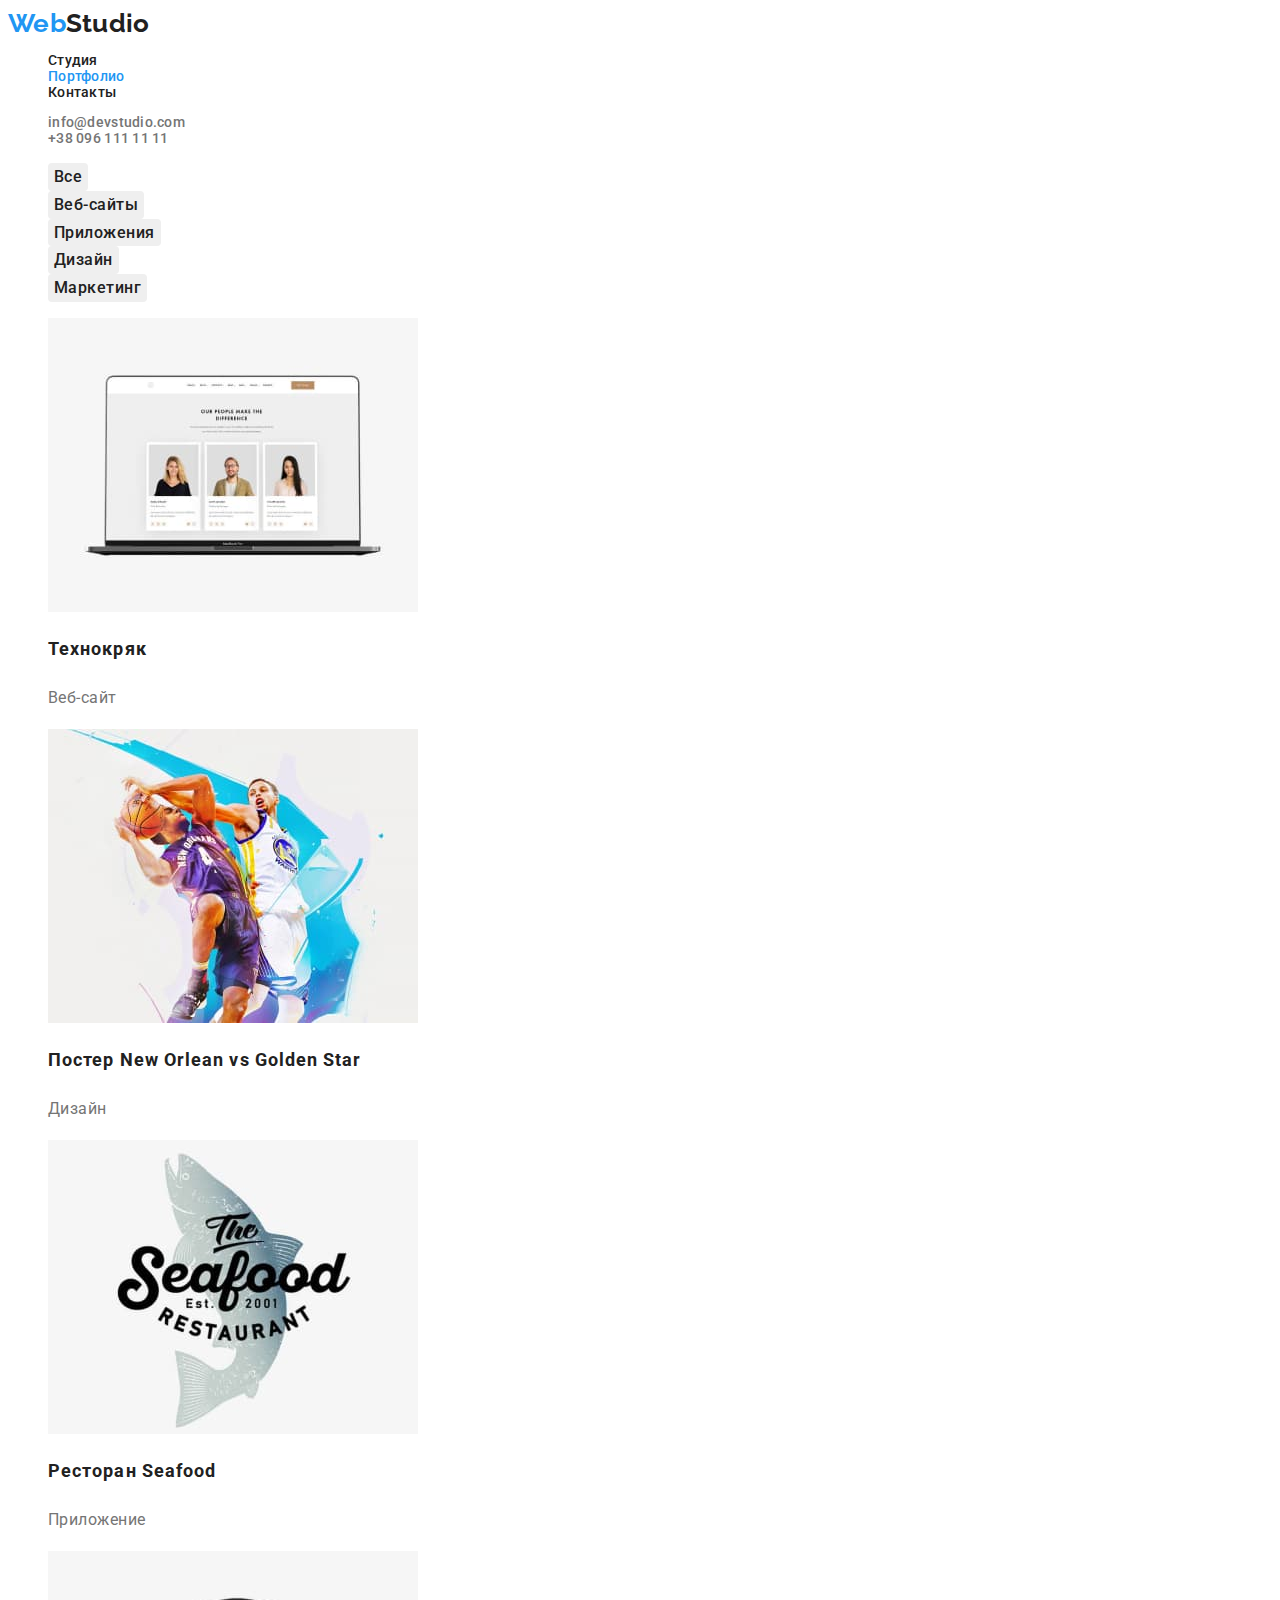
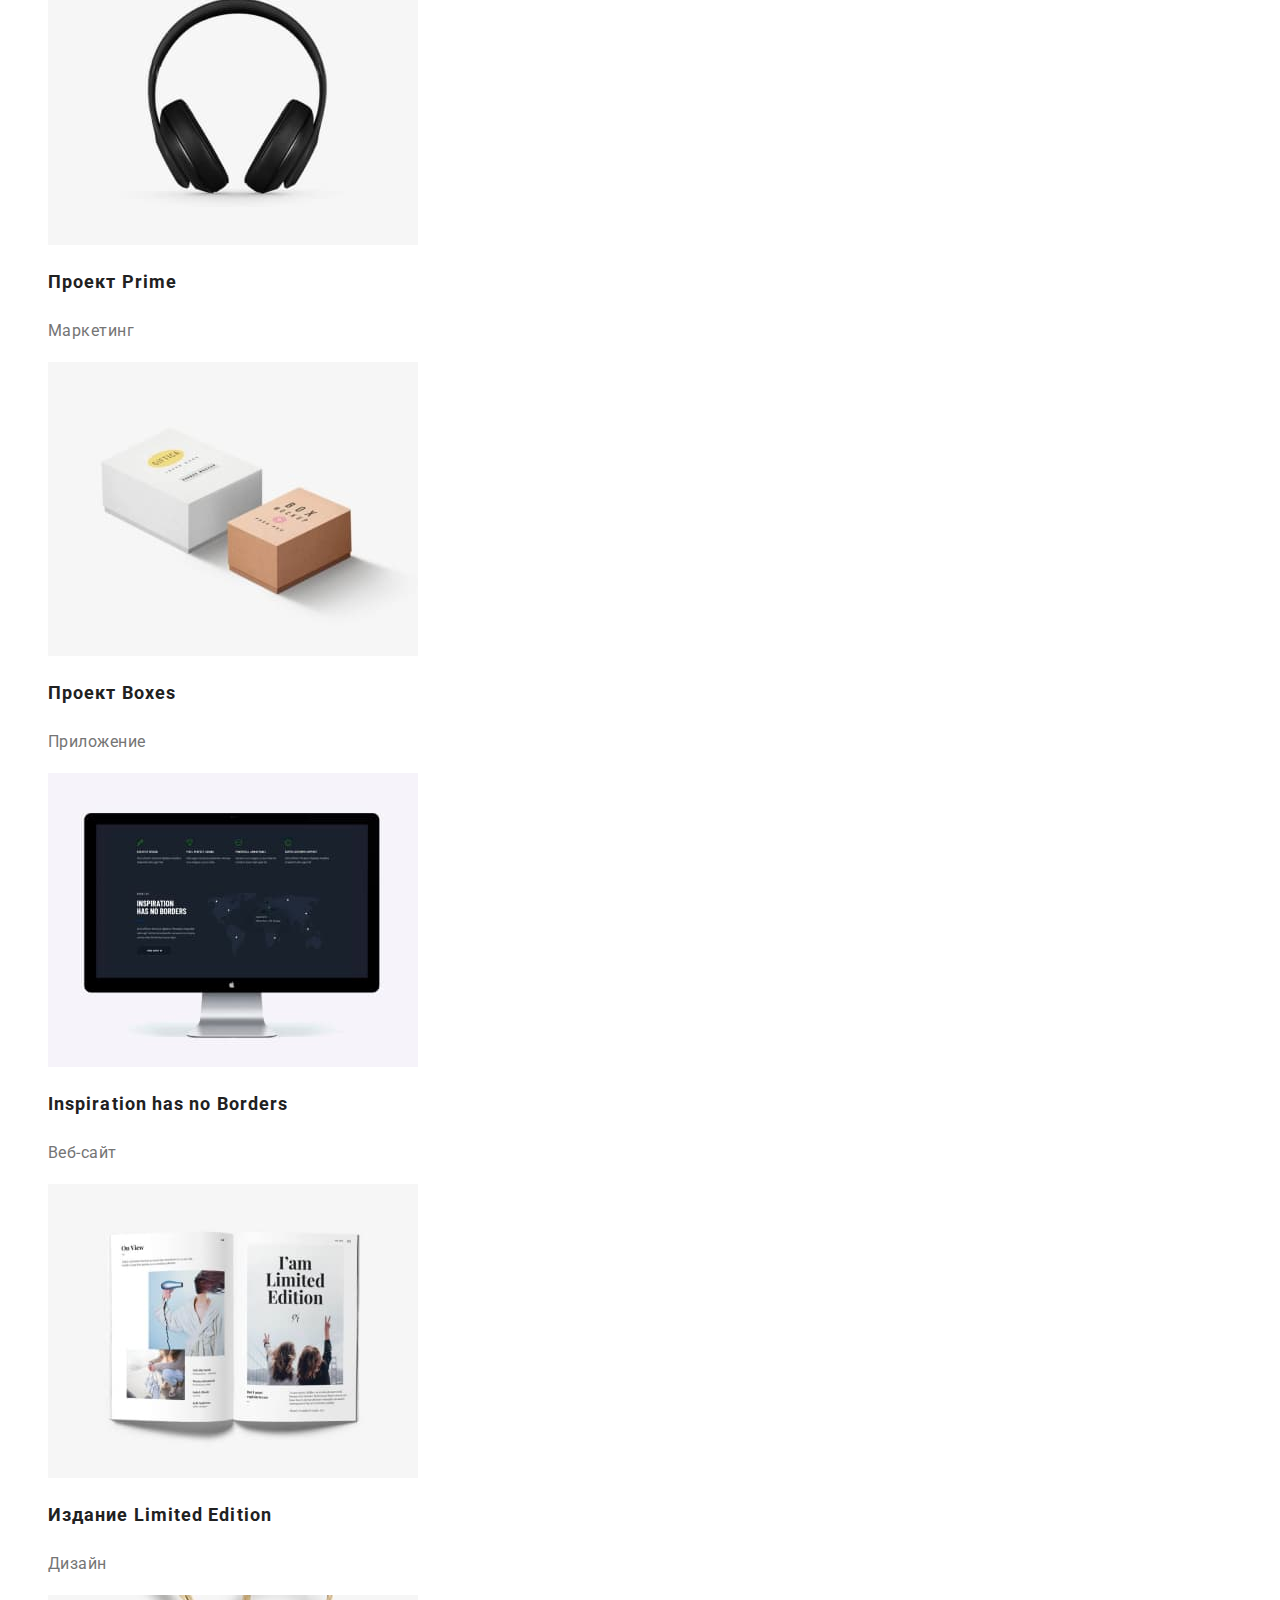
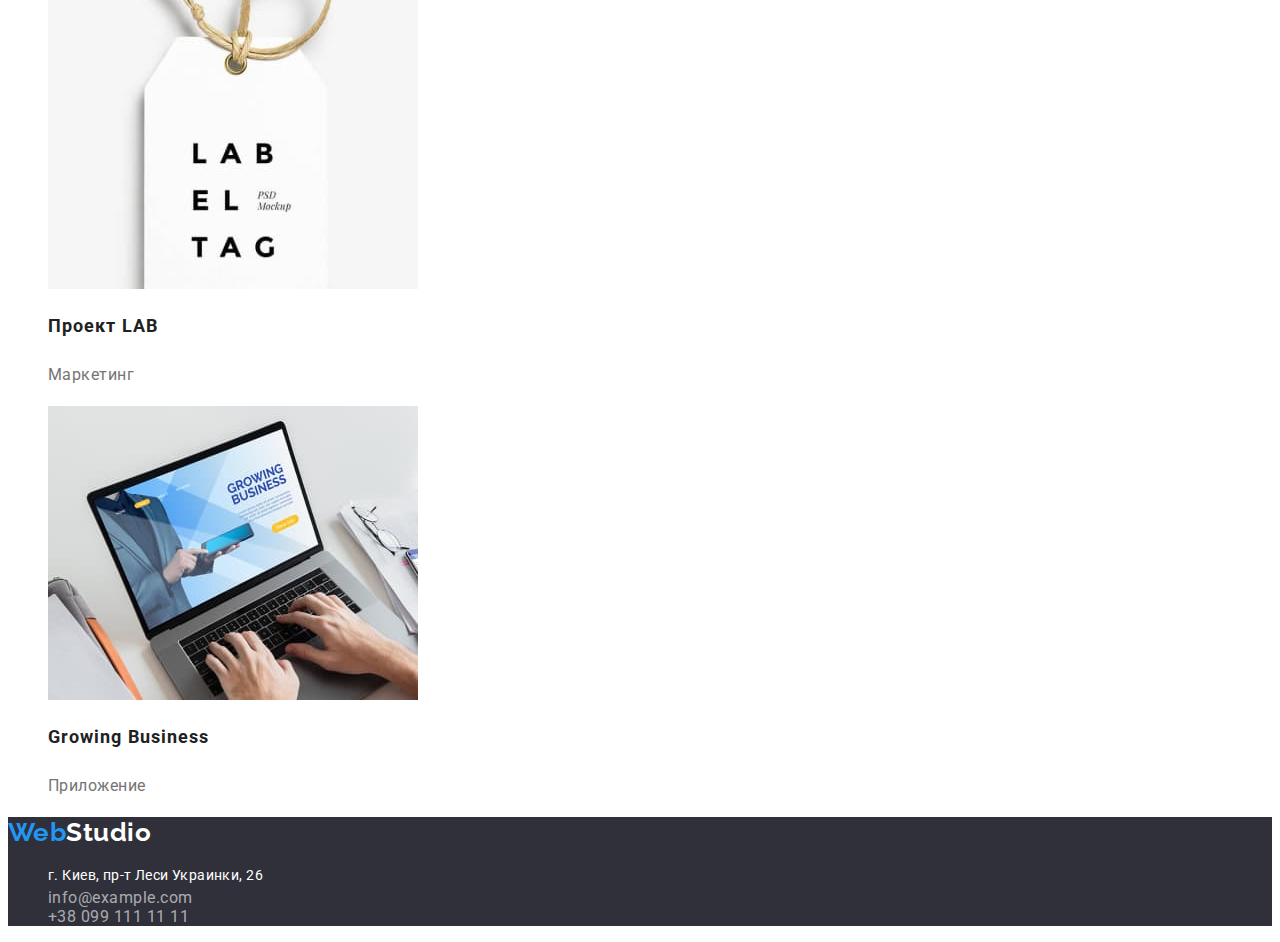
==== portfolio.html @ 4977a2b5 "add" ====
<!DOCTYPE html>
<html lang="en">
<head>
    <meta charset="UTF-8">
    <meta http-equiv="X-UA-Compatible" content="IE=edge">
    <meta name="viewport" content="width=device-width, initial-scale=1.0">
    <link rel="preconnect" href="https://fonts.googleapis.com">
    <link rel="preconnect" href="https://fonts.gstatic.com" crossorigin>
    <link
        href="https://fonts.googleapis.com/css2?family=Raleway:wght@700&family=Roboto:wght@400;500;700;900&display=swap"
        rel="stylesheet">
    <link rel="stylesheet" href="prettier.json">
    <link rel="stylesheet" href="./css/styles.css">
    <title>Web Studio</title>

</head>
<body>
    <header>
        <nav class="navigation">
            <a class="logo" href="./index.html"><span class="logo-blue">Web</span>Studio</a>
            <ul class="navigation-list list">
                <li class="navigation-item"><a class="link" href="./index.html">Студия</a></li>
                <li class="navigation-item"><a class="link curent" href="./portfolio.html">Портфолио</a></li>
                <li class="navigation-item"><a class="link" href="">Контакты</a></li>
            </ul>
        </nav>
        <ul class="comtact-list list">
            <li><a class="link" href="mailto:info@devstudio.com">info@devstudio.com</a></li>
            <li><a class="link" href="tel:+380961111111">+38 096 111 11 11</a></li>
        </ul>
    </header>

    <!-- main -->
   
    <main>
        <section>
            <h1 class="visually-hidden">Портфолио</h1>
            <ul class="filter-list">
                <li><button class="filter-btn" type="button">Все</button></li>
                <li><button class="filter-btn" type="button">Веб-сайты</button></li>
                <li><button class="filter-btn" type="button">Приложения</button></li>
                <li><button class="filter-btn" type="button">Дизайн</button></li>
                <li><button class="filter-btn" type="button">Маркетинг</button></li>
            </ul>
            <ul class="portfolio-list">
                <li>
                <a class="link" href=""><img src="./images/сотрудники.jpg" alt="браузер на ноуте" width="370">
                <h2 class="portfolio-title">Технокряк</h2>
                <p class="portfolio-text">Веб-сайт</p></a> </li>
                <li>
                <a class="link" href=""><img src="./images/баскетболл img (1).jpg" alt="баскетбол" width="370">
                <h2 class="portfolio-title">Постер New Orlean vs Golden Star</h2>
                <p class="portfolio-text">Дизайн</p></a></li>
                <li>
                <a class="link" href=""><img src="./images/рыбка img (2).jpg" alt="сиафуд лого" width="370">
                <h2 class="portfolio-title">Ресторан Seafood</h2>
                <p class="portfolio-text">Приложение</p></a> </li>
                <li>
                <a class="link" href=""><img src="./images/наушники img (3).jpg" alt="наушники" width="370">
                <h2 class="portfolio-title">Проект Prime</h2>
                <p class="portfolio-text">Маркетинг</p> </a></li>
                <li>
                <a class="link" href=""><img src="./images/Box img (4).jpg" alt="коробки" width="370">
                <h2 class="portfolio-title">Проект Boxes</h2>
                <p class="portfolio-text">Приложение</p> </a> </li>
                <li>
                <a class="link" href=""><img src="./images/манитор img (8).jpg" alt="моноблок эпл" width="370">
                <h2 class="portfolio-title">Inspiration has no Borders</h2>
                <p class="portfolio-text">Веб-сайт</p>  </a></li>
                <li>
                <a class="link" href=""><img src="./images/книга img (9).jpg" alt="журнал" width="370">
                <h2 class="portfolio-title">Издание Limited Edition</h2>
                <p class="portfolio-text">Дизайн</p></a> </li>
                <li>
                <a class="link" href=""><img src="./images/бирка img (10).jpg" alt="бирка" width="370">
                <h2 class="portfolio-title">Проект LAB</h2>
                <p class="portfolio-text">Маркетинг</p></a></li>
                <li>
                <a class="link" href=""><img src="./images/ноутбук img (11).jpg" alt="работа на ноутбуке" width="370">
                <h2 class="portfolio-title">Growing Business</h2>
                <p class="portfolio-text">Приложение</p>  </a></li>
            </ul>
    
        </section>
    </main>
    <!-- ---------------------------------footer ----------------------------------->
    <footer>
                <a class="logo" href="./index.html"><span class="logo-blue">Web</span>Studio</a>
    <address>
                <ul class="adress-list">
                <li class="adress-item adress">
                <a class="link" href="https://goo.gl/maps/iJpznAyeSHseySaG7" target="_blank"
                        rel="noreferrer noopener nofollow">
                        г. Киев, пр-т Леси Украинки, 26</a>
                </li>
                <li class="adress-item"><a class="link contact" href="mailto:info@example.com">info@example.com</a></li>
                <li class="adress-item"><a class="link contact" href="tel:+380991111111">+38 099 111 11 11</a></li>
            </ul>
        </address>
    </footer>
</body>
</html>
---- css/styles.css ----
/* основной цвет #ffffff */
/* цвет футера и героя #2F303A  */
/* цвет черного текста #212121 */
/* цвет акцента #2196F3 */
/* цвет фона background: #E5E5E5 */
/* вторичный цвет фона #F5F4FA */
/* вторичный цвет текста #757575 */
/* цвет ссылок на футере color: rgba(255, 255, 255, 0.6) */


/* ------------переменные------------- */
:root {
    --secondary-color: #757575;
    --prime-color: #212121;
    --accent-color: #2196F3;
    --background-color: #ffffff;
}

body {
    font-family: Roboto, sans-serif;
    color: var(--prime-color);
    background-color: var(--background-color);
    letter-spacing: 0.03em;
}

/* Header */

.logo {
    text-decoration: none;
    font-family: "Raleway";
    font-weight: 700;
    font-size: 26px;
    line-height: 1.19;
    color: #212121;
}

.navigation,
.navigation-list {
    list-style: none;
    font-weight: 500;
    font-size: 14px;
    line-height: 1.14;
    letter-spacing: 0.02em;
}

.logo-blue {
    color: var(--accent-color);
}

.link {
    text-decoration: none;
    color: var(--secondary-color);

}

.navigation-item>.link {
    color: var(--prime-color);
}

.navigation-item>.curent {
    color: var(--accent-color);
}

.link:hover,
.link:focus {
    color: var(--accent-color);
}


.comtact-list {
    list-style: none;
    font-weight: 500;
    font-size: 14px;
    line-height: 1.14;
    letter-spacing: 0.02em;

    color: var(--secondary-color);
}
/* -----------------------------------------------Hero------------------------------ */
.hero {
    background-color: #2F303A;
}

.hero-title {
     font-weight: 900;
    font-size: 44px;
    line-height: 1.36;
    text-align: center;
    letter-spacing: 0.06em;
    text-transform: uppercase;
    color: #FFFFFF;
}

.hero-btn {
    font-family: inherit;
    background: var(--accent-color);
    box-shadow: 0px 4px 4px rgba(0, 0, 0, 0.15);
    border-radius: 4px;
    border: none;

    font-weight: 700;
    font-size: 16px;
    line-height: 1.88;
    letter-spacing: 0.06em;
    color: #FFFFFF;

    cursor: pointer;
}

.hero-btn:hover,
.hero-btn:focus {
    background-color: #188CE8;
}

/* ---------------------------------------------------features */
.features {}

.visually-hidden {
    position: absolute;
    white-space: nowrap;
    width: 1px;
    height: 1px;
    overflow: hidden;
    border: 0;
    padding: 0;
    clip: rect(0 0 0 0);
    clip-path: inset(50%);
    margin: -1px;
}

.features-title {
    font-weight: 700;
    font-size: 14px;
    line-height: 1.14;
    text-transform: uppercase;
}

.feateres-list {
    list-style: none;
}

.features-text {
    font-size: 14px;
    line-height: 1.71;
    letter-spacing: 0.03em;
    color: var(--secondary-color);
}

/* -----------------------------------------------------Чем мы занимаемся----------------- */
.busines {}

.busines-title {
    font-weight: 700;
    font-size: 36px;
    line-height: 1.17;
    text-align: center;
}

.busines-list {}

.busines-item {
    list-style: none;
}

/* ---------------------------------------------------------team-------------------- */
.team {
    background-color:
        #F5F4FA;
}

.team-title {
    font-weight: 700;
    font-size: 36px;
    line-height: 1.17;
    text-align: center;
    letter-spacing: 0.03em;

    color: var(--prime-color);

}

.team-list {
    list-style: none;
}

.team-member {
    background-color: var(--background-color);
}

.team-member-name {
    font-weight: 500;
    font-size: 16px;
    line-height: 1.19;
    text-align: center;
    color: var(--prime-color);
}

.team-position {
    line-height: 1.19;
    text-align: center;
    color: var(--secondary-color);
}

/* ------------------------------------------------------------------footer */
footer {
    background-color: #2F303A;
}

address {
    font-style: normal;
}

.adress-list {
    list-style: none;

}

.adress>.link {
    font-size: 14px;
    line-height: 1.71;
    letter-spacing: 0.03em;
    color: #FFFFFF;
}

.contact {
    color: rgba(255, 255, 255, 0.6);
}

footer .logo {
    color: #FFFFFF;
}

/* =================================================Portfolio--------------------------- */

.portfolio-title {
    font-weight: 700;
    font-size: 18px;
    line-height: 2;
    letter-spacing: 0.06em;
    color: var(--prime-color);
}

.portfolio-text {
    line-height: 1.88;
    letter-spacing: 0.03em;
    color: var(--secondary-color);
}

.portfolio-list,
.filter-list {
    text-decoration: none;
    list-style: none;
}

.filter-btn {
    font-family: inherit;
    font-weight: 500;
    font-size: 16px;
    line-height: 1.62;
    text-align: center;
    letter-spacing: 0.03em;
    color: var(--prime-color);
    border-radius: 4px;
    border: none;

    cursor: pointer;
}

.filter-btn:hover,
.filter-btn:focus {
    color: #ffffff;
    background: #2196F3;

    box-shadow: 0px 3px 1px rgba(0, 0, 0, 0.1), 0px 1px 2px rgba(0, 0, 0, 0.08), 0px 2px 2px rgba(0, 0, 0, 0.12);
}
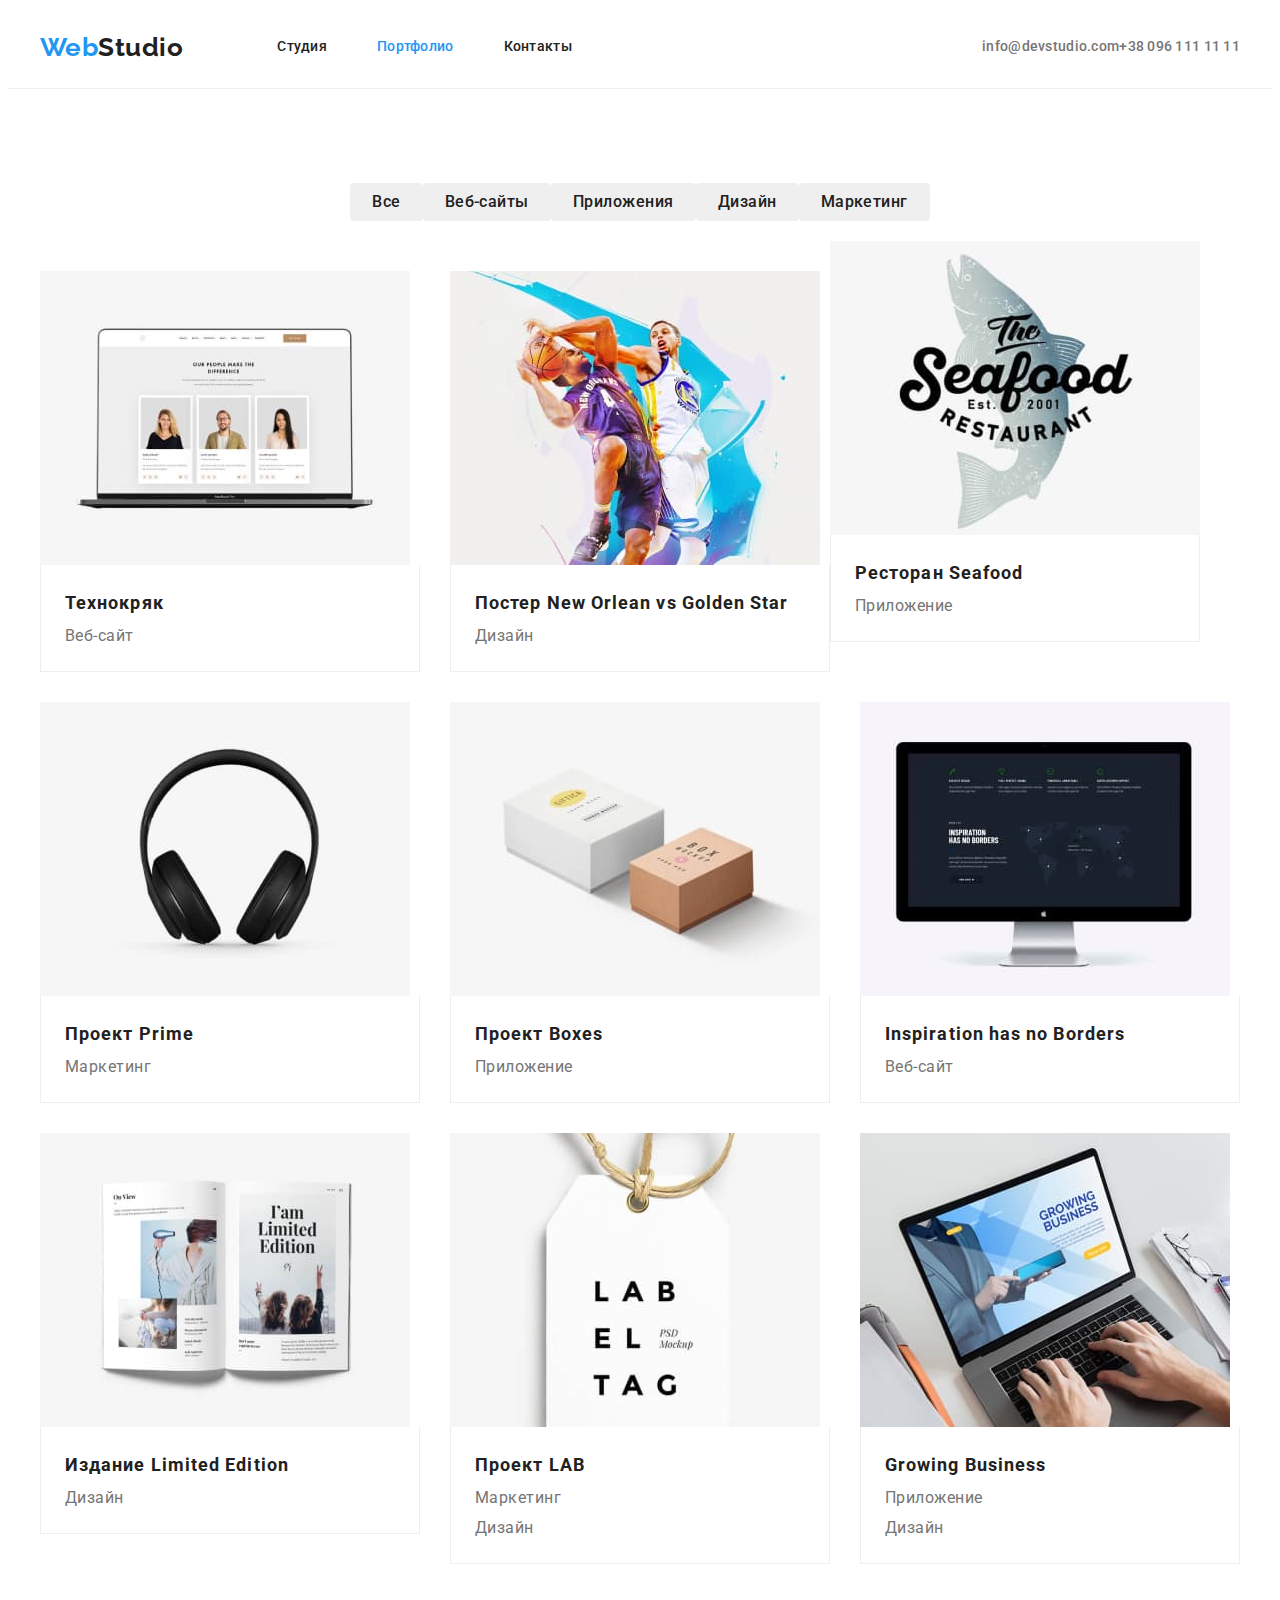
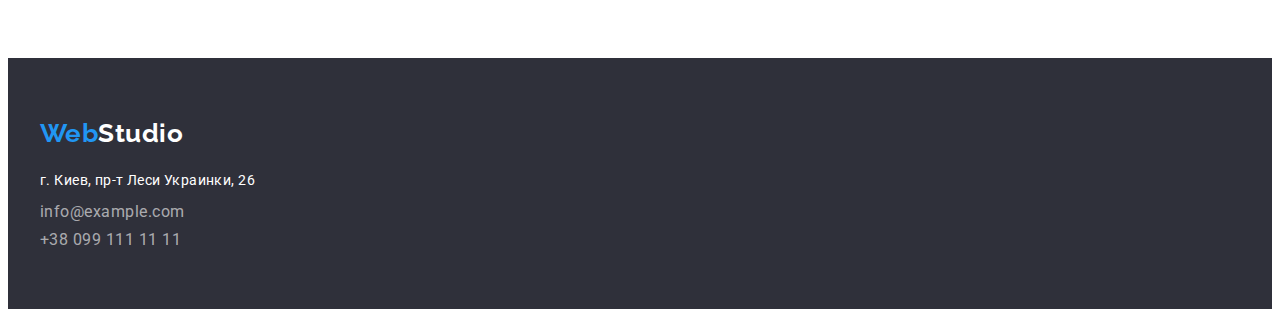
==== commit 8de3af63: "work3" ====
--- a/portfolio.html
+++ b/portfolio.html
@@ -9,82 +9,101 @@
     <link
         href="https://fonts.googleapis.com/css2?family=Raleway:wght@700&family=Roboto:wght@400;500;700;900&display=swap"
         rel="stylesheet">
-    <link rel="stylesheet" href="prettier.json">
+    <!-- <link rel="stylesheet" href="prettier.json"> -->
+    <link rel="stylesheet" href="https://cdnjs.cloudflare.com/ajax/libs/modern-normalize/1.1.0/modern-normalize.min.css"
+        integrity="sha512-wpPYUAdjBVSE4KJnH1VR1HeZfpl1ub8YT/NKx4PuQ5NmX2tKuGu6U/JRp5y+Y8XG2tV+wKQpNHVUX03MfMFn9Q=="
+        crossorigin="anonymous" referrerpolicy="no-referrer" />
     <link rel="stylesheet" href="./css/styles.css">
     <title>Web Studio</title>
 
 </head>
 <body>
-    <header>
-        <nav class="navigation">
+    <header class="header">
+        <div class="container">
+       
             <a class="logo" href="./index.html"><span class="logo-blue">Web</span>Studio</a>
+            <nav class="navigation">
             <ul class="navigation-list list">
                 <li class="navigation-item"><a class="link" href="./index.html">Студия</a></li>
                 <li class="navigation-item"><a class="link curent" href="./portfolio.html">Портфолио</a></li>
                 <li class="navigation-item"><a class="link" href="">Контакты</a></li>
             </ul>
         </nav>
-        <ul class="comtact-list list">
-            <li><a class="link" href="mailto:info@devstudio.com">info@devstudio.com</a></li>
-            <li><a class="link" href="tel:+380961111111">+38 096 111 11 11</a></li>
+        <ul class="contact-list list">
+            <li class="contakt-link"><a class="link" href="mailto:info@devstudio.com">info@devstudio.com</a></li>
+            <li class="contakt-link"><a class="link" href="tel:+380961111111">+38 096 111 11 11</a></li>
         </ul>
+        </div>
+    </div>
     </header>
 
     <!-- main -->
    
     <main>
-        <section>
+        <section class="portfolio">
+            <div class="container">
             <h1 class="visually-hidden">Портфолио</h1>
             <ul class="filter-list">
-                <li><button class="filter-btn" type="button">Все</button></li>
-                <li><button class="filter-btn" type="button">Веб-сайты</button></li>
-                <li><button class="filter-btn" type="button">Приложения</button></li>
-                <li><button class="filter-btn" type="button">Дизайн</button></li>
-                <li><button class="filter-btn" type="button">Маркетинг</button></li>
+                <li class="filter-item"><button class="filter-btn" type="button">Все</button></li>
+                <li class="filter-item"><button class="filter-btn" type="button">Веб-сайты</button></li>
+                <li class="filter-item"><button class="filter-btn" type="button">Приложения</button></li>
+                <li class="filter-item"><button class="filter-btn" type="button">Дизайн</button></li>
+                <li class="filter-item"><button class="filter-btn" type="button">Маркетинг</button></li>
             </ul>
             <ul class="portfolio-list">
-                <li>
-                <a class="link" href=""><img src="./images/сотрудники.jpg" alt="браузер на ноуте" width="370">
+                <li class="portfolio-cards">
+                <a class="link" href=""><img src="./images/сотрудники.jpg" alt="браузер на ноуте" width="370"/></a>
+                <div class="portfolio-items">
                 <h2 class="portfolio-title">Технокряк</h2>
-                <p class="portfolio-text">Веб-сайт</p></a> </li>
-                <li>
-                <a class="link" href=""><img src="./images/баскетболл img (1).jpg" alt="баскетбол" width="370">
+                <p class="portfolio-text">Веб-сайт</p>
+                </div>
+                </li>
+                <li class="portfolio-cards">
+                <a class="link" href=""><img src="./images/баскетболл img (1).jpg" alt="баскетбол" width="370"/></a>
+                <div class="portfolio-items">
                 <h2 class="portfolio-title">Постер New Orlean vs Golden Star</h2>
-                <p class="portfolio-text">Дизайн</p></a></li>
-                <li>
-                <a class="link" href=""><img src="./images/рыбка img (2).jpg" alt="сиафуд лого" width="370">
+                <p class="portfolio-text">Дизайн</p></div></li>
+                <li portfolio-cards>
+                <a class="link" href=""><img src="./images/рыбка img (2).jpg" alt="сиафуд лого" width="370"/></a>
+                <div class="portfolio-items">
                 <h2 class="portfolio-title">Ресторан Seafood</h2>
-                <p class="portfolio-text">Приложение</p></a> </li>
-                <li>
-                <a class="link" href=""><img src="./images/наушники img (3).jpg" alt="наушники" width="370">
+                <p class="portfolio-text">Приложение</p></div> </li>
+                <li class="portfolio-cards">
+                <a class="link" href=""><img src="./images/наушники img (3).jpg" alt="наушники" width="370"/></a>
+                <div class="portfolio-items">
                 <h2 class="portfolio-title">Проект Prime</h2>
-                <p class="portfolio-text">Маркетинг</p> </a></li>
-                <li>
-                <a class="link" href=""><img src="./images/Box img (4).jpg" alt="коробки" width="370">
+                <p class="portfolio-text">Маркетинг</p></div></li>
+                <li class="portfolio-cards">
+                <a class="link" href=""><img src="./images/Box img (4).jpg" alt="коробки" width="370"/></a>
+                <div class="portfolio-items">
                 <h2 class="portfolio-title">Проект Boxes</h2>
-                <p class="portfolio-text">Приложение</p> </a> </li>
-                <li>
-                <a class="link" href=""><img src="./images/манитор img (8).jpg" alt="моноблок эпл" width="370">
+                <p class="portfolio-text">Приложение</p></div></li>
+                <li class="portfolio-cards">
+                <a class="link" href=""><img src="./images/манитор img (8).jpg" alt="моноблок эпл" width="370"/></a>
+                <div class="portfolio-items">
                 <h2 class="portfolio-title">Inspiration has no Borders</h2>
-                <p class="portfolio-text">Веб-сайт</p>  </a></li>
-                <li>
-                <a class="link" href=""><img src="./images/книга img (9).jpg" alt="журнал" width="370">
+                <p class="portfolio-text">Веб-сайт</p></div></li>
+                <li class="portfolio-cards">
+                <a class="link" href=""><img src="./images/книга img (9).jpg" alt="журнал" width="370"/></a>
+                <div class="portfolio-items">
                 <h2 class="portfolio-title">Издание Limited Edition</h2>
-                <p class="portfolio-text">Дизайн</p></a> </li>
-                <li>
-                <a class="link" href=""><img src="./images/бирка img (10).jpg" alt="бирка" width="370">
+                <p class="portfolio-text">Дизайн</p></div> </li>
+                <li class="portfolio-cards">
+                <a class="link" href=""><img src="./images/бирка img (10).jpg" alt="бирка" width="370"/></a>
+                <div class="portfolio-items">
                 <h2 class="portfolio-title">Проект LAB</h2>
-                <p class="portfolio-text">Маркетинг</p></a></li>
-                <li>
-                <a class="link" href=""><img src="./images/ноутбук img (11).jpg" alt="работа на ноутбуке" width="370">
+                <p class="portfolio-text">Маркетинг<p class="portfolio-text">Дизайн</p></div> </li>
+                <li class="portfolio-cards">
+                <a class="link" href=""><img src="./images/ноутбук img (11).jpg" alt="работа на ноутбуке" width="370"/></a>
+                <div class="portfolio-items">
                 <h2 class="portfolio-title">Growing Business</h2>
-                <p class="portfolio-text">Приложение</p>  </a></li>
+                <p class="portfolio-text">Приложение<p class="portfolio-text">Дизайн</p></div> </li>
             </ul>
-    
-        </section>
+            </section>
     </main>
     <!-- ---------------------------------footer ----------------------------------->
     <footer>
+        <div class="container">
                 <a class="logo" href="./index.html"><span class="logo-blue">Web</span>Studio</a>
     <address>
                 <ul class="adress-list">
@@ -97,6 +116,7 @@
                 <li class="adress-item"><a class="link contact" href="tel:+380991111111">+38 099 111 11 11</a></li>
             </ul>
         </address>
+        </div>
     </footer>
 </body>
 </html>--- a/css/styles.css
+++ b/css/styles.css
@@ -14,17 +14,59 @@
     --prime-color: #212121;
     --accent-color: #2196F3;
     --background-color: #ffffff;
-}
-
+    --typical-margin: 20px;
+}
+p, 
+h1, 
+h2, 
+h3, 
+h4, 
+h5, 
+h6 {
+    margin: 0;
+    margin-left: auto;
+    margin-right: auto; }
+ 
+ 
+ul {
+    margin: 0%;
+    padding-left: 0%;
+
+}
+      
 body {
     font-family: Roboto, sans-serif;
     color: var(--prime-color);
     background-color: var(--background-color);
     letter-spacing: 0.03em;
-}
-
+
+}
+
+img {
+    display:block;
+    max-width: 100%;
+
+}
+
+.container {
+    width: 1200px;
+    margin: 0 auto;
+    padding: 0 15px;
+
+}
 /* Header */
-
+.header {
+    padding-top: 24px;
+    padding-bottom: 25px;
+    background-color: var(--background-color);
+    border-bottom: 1px solid #ececec; 
+
+}
+
+  .header .container {
+    display: flex;
+    align-items: center;
+    }
 .logo {
     text-decoration: none;
     font-family: "Raleway";
@@ -32,7 +74,9 @@
     font-size: 26px;
     line-height: 1.19;
     color: #212121;
-}
+    margin-right: 94px;
+}
+
 
 .navigation,
 .navigation-list {
@@ -41,6 +85,17 @@
     font-size: 14px;
     line-height: 1.14;
     letter-spacing: 0.02em;
+   
+}
+.navigation-list {
+    display: flex;
+}
+.navigation-item:not(:last-child) {
+    margin-right: 50px;
+}
+
+.contact-list .contact-link:not(:last-child) {
+    margin-right: 50px;
 }
 
 .logo-blue {
@@ -50,15 +105,17 @@
 .link {
     text-decoration: none;
     color: var(--secondary-color);
-
-}
-
-.navigation-item>.link {
-    color: var(--prime-color);
-}
-
-.navigation-item>.curent {
+   
+}
+
+
+.navigation-item > .link {
+    color: var(--prime-color);
+}
+
+.navigation-item > .curent {
     color: var(--accent-color);
+
 }
 
 .link:hover,
@@ -67,7 +124,8 @@
 }
 
 
-.comtact-list {
+
+.contact-list {
     list-style: none;
     font-weight: 500;
     font-size: 14px;
@@ -75,45 +133,65 @@
     letter-spacing: 0.02em;
 
     color: var(--secondary-color);
-}
+    display: flex;
+    margin-left: auto;
+}
+/* .haeder-connect {
+    margin-left: auto;
+    
+} */
 /* -----------------------------------------------Hero------------------------------ */
 .hero {
+    padding: 200px;
+    text-align: center;
     background-color: #2F303A;
 }
 
 .hero-title {
-     font-weight: 900;
-    font-size: 44px;
-    line-height: 1.36;
-    text-align: center;
-    letter-spacing: 0.06em;
-    text-transform: uppercase;
-    color: #FFFFFF;
+        font-style: normal;
+        font-weight: 900;
+        font-size: 44px;
+        line-height: 1.36;
+        text-align: center;
+        letter-spacing: 0.06em;
+        text-transform: uppercase;
+        color: #ffffff;
+        text-align: center;
+    
+        width: 696px;
+        margin-bottom: 30px;
 }
 
 .hero-btn {
-    font-family: inherit;
-    background: var(--accent-color);
-    box-shadow: 0px 4px 4px rgba(0, 0, 0, 0.15);
-    border-radius: 4px;
-    border: none;
-
-    font-weight: 700;
-    font-size: 16px;
-    line-height: 1.88;
-    letter-spacing: 0.06em;
-    color: #FFFFFF;
-
-    cursor: pointer;
+        font-family: inherit;
+        background: var(--accent-color);
+        box-shadow: 0px 4px 4px rgba(0, 0, 0, 0.15);
+        border-radius: 4px;
+        border: none;
+        min-width: 200px;
+        padding: 10px 32px;
+    
+        font-weight: 700;
+        font-size: 16px;
+        line-height: 1.88;
+        letter-spacing: 0.06em;
+        color: #ffffff;
+    
+        cursor: pointer;
+   
 }
 
 .hero-btn:hover,
 .hero-btn:focus {
-    background-color: #188CE8;
+    background-color: #188ce8;
 }
 
 /* ---------------------------------------------------features */
-.features {}
+.features {
+    padding-top: 94px;
+    
+}
+
 
 .visually-hidden {
     position: absolute;
@@ -133,12 +211,21 @@
     font-size: 14px;
     line-height: 1.14;
     text-transform: uppercase;
+    margin-bottom: 10px;
 }
 
 .feateres-list {
     list-style: none;
-}
-
+    display: flex;
+    gap: 30px;
+
+}
+.feateres-item {
+    width: 270px;
+}
+.featers-item:not(:last-child) {
+    padding-right: 60px;
+}
 .features-text {
     font-size: 14px;
     line-height: 1.71;
@@ -147,25 +234,36 @@
 }
 
 /* -----------------------------------------------------Чем мы занимаемся----------------- */
-.busines {}
+.busines {
+    padding: 94px 0;
+}
 
 .busines-title {
     font-weight: 700;
     font-size: 36px;
     line-height: 1.17;
     text-align: center;
+    margin-bottom: 50px
 }
 
 .busines-list {}
 
 .busines-item {
-    list-style: none;
-}
-
+    display: flex;
+        
+}
+
+.busines-item {
+    list-style: none;
+}
+
+.busines-item:not(:last-child) {
+    margin-right: 30px;
+}
 /* ---------------------------------------------------------team-------------------- */
 .team {
-    background-color:
-        #F5F4FA;
+    background-color: #F5F4FA;
+    padding: 94px 0;
 }
 
 .team-title {
@@ -174,17 +272,29 @@
     line-height: 1.17;
     text-align: center;
     letter-spacing: 0.03em;
-
-    color: var(--prime-color);
-
+    padding-top: 94px;
+
+    color: var(--prime-color);
+    margin: 50px;
 }
 
 .team-list {
     list-style: none;
-}
-
+    display: flex;
+   
+}
+.team-member:not(:last-child) {
+    margin-right: 30px;
+}
 .team-member {
     background-color: var(--background-color);
+
+    
+}
+.worker {
+    padding-top: 30px;
+    padding-bottom: 30px;
+    text-align: center;
 }
 
 .team-member-name {
@@ -193,6 +303,7 @@
     line-height: 1.19;
     text-align: center;
     color: var(--prime-color);
+    margin: 10px;
 }
 
 .team-position {
@@ -204,14 +315,23 @@
 /* ------------------------------------------------------------------footer */
 footer {
     background-color: #2F303A;
+    padding-top: 60px;
+    padding-bottom: 60px;
 }
 
 address {
     font-style: normal;
-}
+     margin-top: 20px;
+    }
+   
 
 .adress-list {
     list-style: none;
+    display: flex;
+    flex-direction: column;
+    gap: 9px;
+
+    padding-left: 0;
 
 }
 
@@ -231,7 +351,10 @@
 }
 
 /* =================================================Portfolio--------------------------- */
-
+.portfolio {
+    padding-top: 94px;
+    padding-bottom: 94px;
+}
 .portfolio-title {
     font-weight: 700;
     font-size: 18px;
@@ -244,14 +367,35 @@
     line-height: 1.88;
     letter-spacing: 0.03em;
     color: var(--secondary-color);
-}
-
-.portfolio-list,
+
+}
+
+.portfolio-list {
+        padding-left: 0;
+        list-style: none;
+        display: flex;
+        flex-wrap: wrap;
+        margin-left: -30px;
+        margin-top: -30px;
+}
+.portfolio-cards {
+    flex-basis: calc((100% - 90px) / 3);
+    margin-left: 30px;
+    margin-top: 30px;
+}
+.portfolio-items {
+    padding: 20px 24px;
+    border-right: 1px solid #eeeeee;
+    border-bottom: 1px solid #eeeeee;
+    border-left: 1px solid #eeeeee;
+}
 .filter-list {
+    display: flex;
     text-decoration: none;
     list-style: none;
-}
-
+    margin-bottom: 50px;
+    justify-content: center;
+}
 .filter-btn {
     font-family: inherit;
     font-weight: 500;
@@ -264,6 +408,7 @@
     border: none;
 
     cursor: pointer;
+    padding: 6px 22px;
 }
 
 .filter-btn:hover,
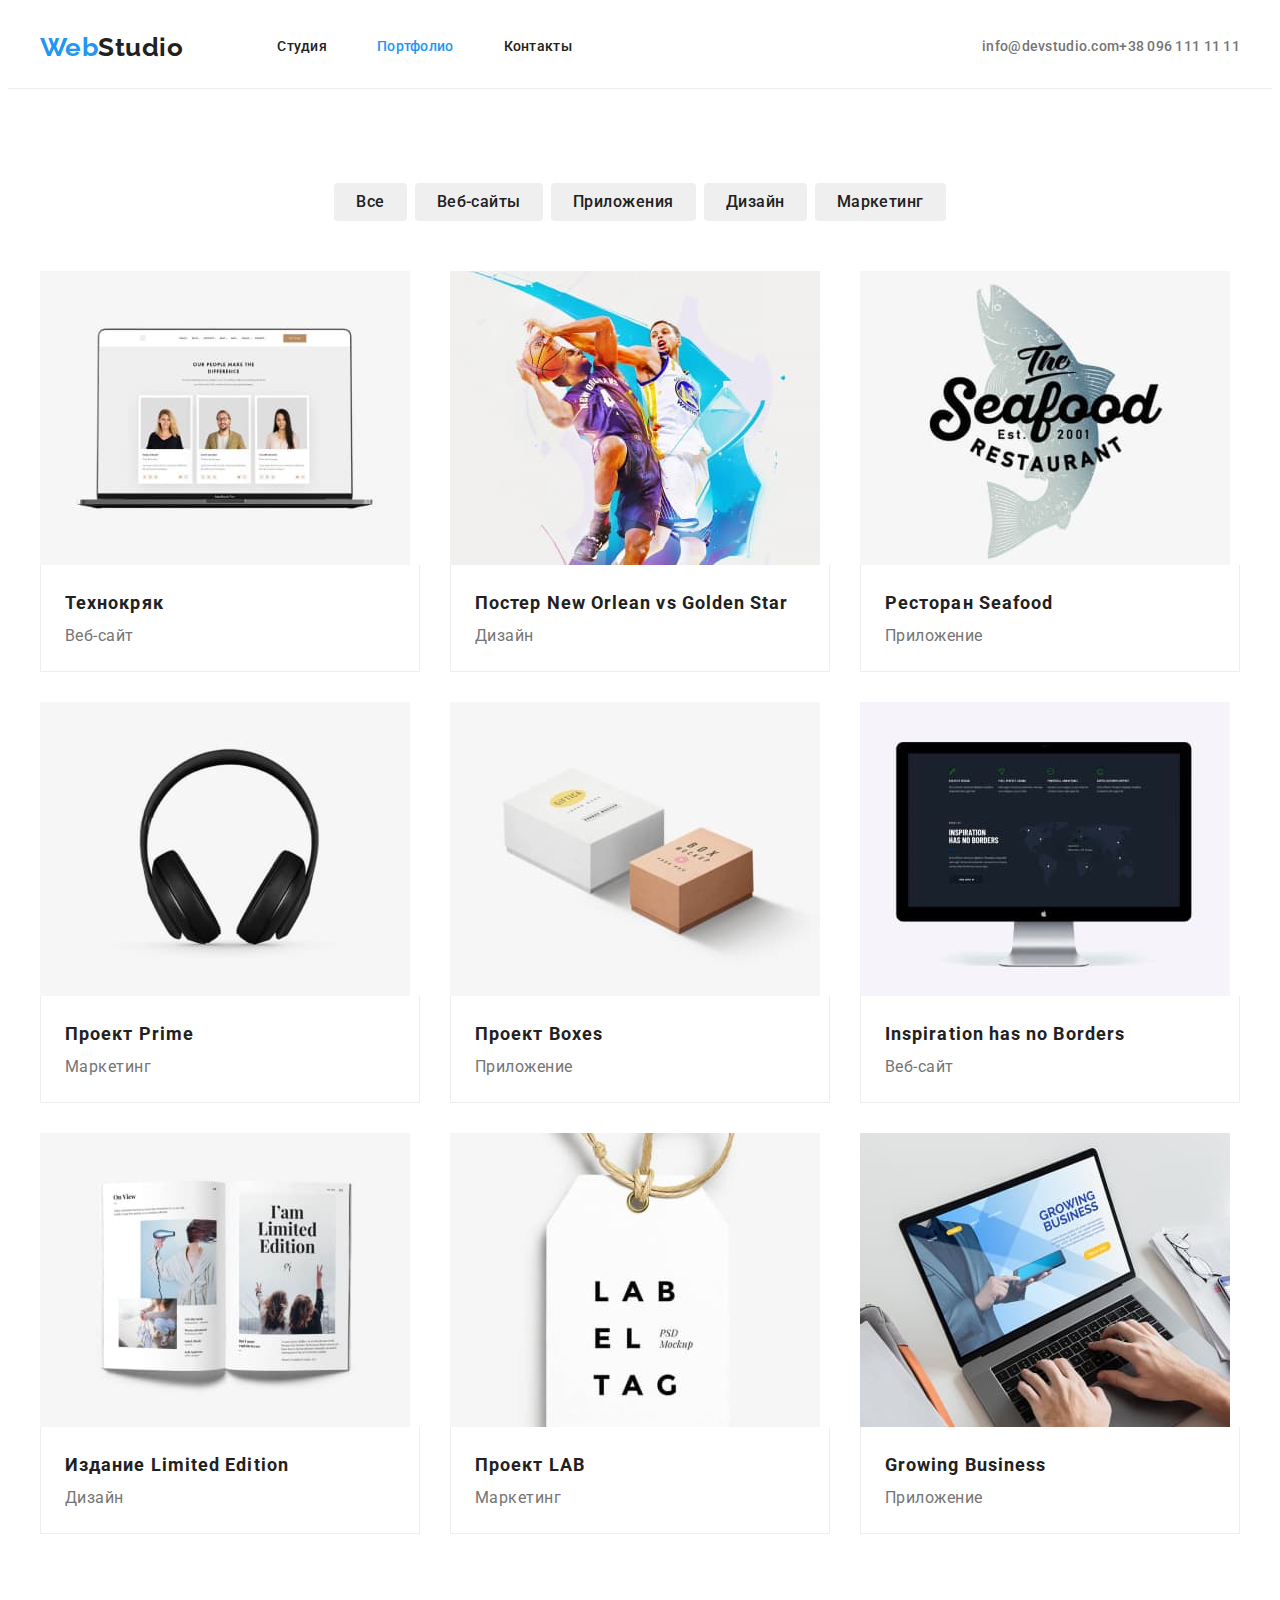
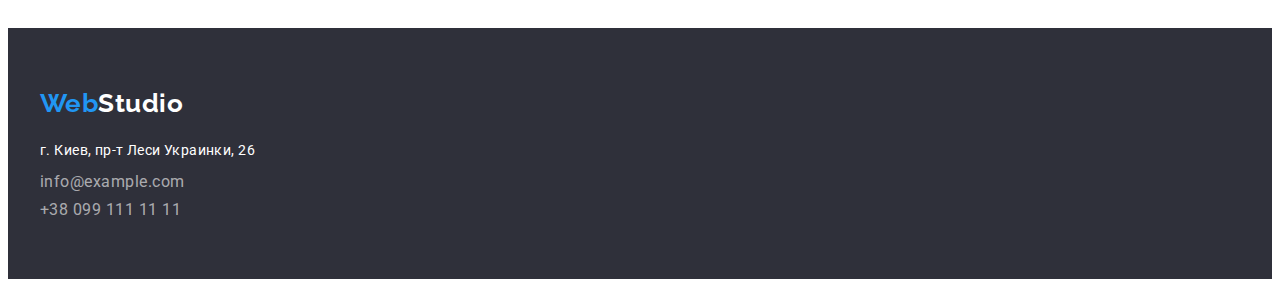
==== commit 4b9b20a9: "added changes" ====
--- a/portfolio.html
+++ b/portfolio.html
@@ -40,83 +40,117 @@
     <!-- main -->
    
     <main>
-        <section class="portfolio">
-            <div class="container">
+    <section class="portfolio">
+        <div class="container">
             <h1 class="visually-hidden">Портфолио</h1>
             <ul class="filter-list">
-                <li class="filter-item"><button class="filter-btn" type="button">Все</button></li>
-                <li class="filter-item"><button class="filter-btn" type="button">Веб-сайты</button></li>
-                <li class="filter-item"><button class="filter-btn" type="button">Приложения</button></li>
-                <li class="filter-item"><button class="filter-btn" type="button">Дизайн</button></li>
-                <li class="filter-item"><button class="filter-btn" type="button">Маркетинг</button></li>
+                <li class="filter-item">
+                    <button class="filter-btn" type="button">Все</button>
+                </li>
+                <li class="filter-item">
+                    <button class="filter-btn" type="button">Веб-сайты</button>
+                </li>
+                <li class="filter-item">
+                    <button class="filter-btn" type="button">Приложения</button>
+                </li>
+                <li class="filter-item">
+                    <button class="filter-btn" type="button">Дизайн</button>
+                </li>
+                <li class="filter-item">
+                    <button class="filter-btn" type="button">Маркетинг</button>
+                </li>
             </ul>
             <ul class="portfolio-list">
                 <li class="portfolio-cards">
-                <a class="link" href=""><img src="./images/сотрудники.jpg" alt="браузер на ноуте" width="370"/></a>
-                <div class="portfolio-items">
-                <h2 class="portfolio-title">Технокряк</h2>
-                <p class="portfolio-text">Веб-сайт</p>
-                </div>
+                    <a class="link" href=""><img src="images/сотрудники.jpg" alt="браузер на ноуте" width="370" /></a>
+                    <div class="portfolio-items">
+                        <h2 class="portfolio-title">Технокряк</h2>
+                        <p class="portfolio-text">Веб-сайт</p>
+                    </div>
                 </li>
                 <li class="portfolio-cards">
-                <a class="link" href=""><img src="./images/баскетболл img (1).jpg" alt="баскетбол" width="370"/></a>
-                <div class="portfolio-items">
-                <h2 class="portfolio-title">Постер New Orlean vs Golden Star</h2>
-                <p class="portfolio-text">Дизайн</p></div></li>
-                <li portfolio-cards>
-                <a class="link" href=""><img src="./images/рыбка img (2).jpg" alt="сиафуд лого" width="370"/></a>
-                <div class="portfolio-items">
-                <h2 class="portfolio-title">Ресторан Seafood</h2>
-                <p class="portfolio-text">Приложение</p></div> </li>
+                    <a class="link" href=""><img src="images/баскетболл img (1).jpg" alt="баскетбол" width="370" /></a>
+                    <div class="portfolio-items">
+                        <h2 class="portfolio-title">
+                            Постер New Orlean vs Golden Star
+                        </h2>
+                        <p class="portfolio-text">Дизайн</p>
+                    </div>
+                </li>
                 <li class="portfolio-cards">
-                <a class="link" href=""><img src="./images/наушники img (3).jpg" alt="наушники" width="370"/></a>
-                <div class="portfolio-items">
-                <h2 class="portfolio-title">Проект Prime</h2>
-                <p class="portfolio-text">Маркетинг</p></div></li>
+                    <a class="link" href=""><img src="images/рыбка img (2).jpg" alt="сиафуд лого" width="370" /></a>
+                    <div class="portfolio-items">
+                        <h2 class="portfolio-title">Ресторан Seafood</h2>
+                        <p class="portfolio-text">Приложение</p>
+                    </div>
+                </li>
                 <li class="portfolio-cards">
-                <a class="link" href=""><img src="./images/Box img (4).jpg" alt="коробки" width="370"/></a>
-                <div class="portfolio-items">
-                <h2 class="portfolio-title">Проект Boxes</h2>
-                <p class="portfolio-text">Приложение</p></div></li>
+                    <a class="link" href=""><img src="images/наушники img (3).jpg" alt="наушники" width="370" />
+                    </a>
+                    <div class="portfolio-items">
+                        <h2 class="portfolio-title">Проект Prime</h2>
+                        <p class="portfolio-text">Маркетинг</p>
+                    </div>
+                </li>
                 <li class="portfolio-cards">
-                <a class="link" href=""><img src="./images/манитор img (8).jpg" alt="моноблок эпл" width="370"/></a>
-                <div class="portfolio-items">
-                <h2 class="portfolio-title">Inspiration has no Borders</h2>
-                <p class="portfolio-text">Веб-сайт</p></div></li>
+                    <a class="link" href=""><img src="images/Box img (4).jpg" alt="коробки" width="370" /></a>
+                    <div class="portfolio-items">
+                        <h2 class="portfolio-title">Проект Boxes</h2>
+                        <p class="portfolio-text">Приложение</p>
+                    </div>
+                </li>
                 <li class="portfolio-cards">
-                <a class="link" href=""><img src="./images/книга img (9).jpg" alt="журнал" width="370"/></a>
-                <div class="portfolio-items">
-                <h2 class="portfolio-title">Издание Limited Edition</h2>
-                <p class="portfolio-text">Дизайн</p></div> </li>
+                    <a class="link" href=""><img src="images/манитор img (8).jpg" alt="моноблок эпл" width="370" /></a>
+                    <div class="portfolio-items">
+                        <h2 class="portfolio-title">Inspiration has no Borders</h2>
+                        <p class="portfolio-text">Веб-сайт</p>
+                    </div>
+                </li>
                 <li class="portfolio-cards">
-                <a class="link" href=""><img src="./images/бирка img (10).jpg" alt="бирка" width="370"/></a>
-                <div class="portfolio-items">
-                <h2 class="portfolio-title">Проект LAB</h2>
-                <p class="portfolio-text">Маркетинг<p class="portfolio-text">Дизайн</p></div> </li>
+                    <a class="link" href=""><img src="images/книга img (9).jpg" alt="журнал" width="370" /></a>
+                    <div class="portfolio-items">
+                        <h2 class="portfolio-title">Издание Limited Edition</h2>
+                        <p class="portfolio-text">Дизайн</p>
+                    </div>
+                </li>
                 <li class="portfolio-cards">
-                <a class="link" href=""><img src="./images/ноутбук img (11).jpg" alt="работа на ноутбуке" width="370"/></a>
-                <div class="portfolio-items">
-                <h2 class="portfolio-title">Growing Business</h2>
-                <p class="portfolio-text">Приложение<p class="portfolio-text">Дизайн</p></div> </li>
+                    <a class="link" href=""><img src="images/бирка img (10).jpg" alt="бирка" width="370" /></a>
+                    <div class="portfolio-items">
+                        <h2 class="portfolio-title">Проект LAB</h2>
+                        <p class="portfolio-text">Маркетинг</p>
+                    </div>
+                </li>
+                <li class="portfolio-cards">
+                    <a class="link" href=""><img src="images/ноутбук img (11).jpg" alt="работа на ноутбуке" width="370" /></a>
+                    <div class="portfolio-items">
+                        <h2 class="portfolio-title">Growing Business</h2>
+                        <p class="portfolio-text">Приложение</p>
+                    </div>
+                </li>
             </ul>
-            </section>
+        </div>
+    </section>
     </main>
-    <!-- ---------------------------------footer ----------------------------------->
     <footer>
         <div class="container">
-                <a class="logo" href="./index.html"><span class="logo-blue">Web</span>Studio</a>
-    <address>
+            <a class="logo" href="./index.html"><span class="logo-blue">Web</span>Studio</a>
+            <address>
                 <ul class="adress-list">
-                <li class="adress-item adress">
-                <a class="link" href="https://goo.gl/maps/iJpznAyeSHseySaG7" target="_blank"
-                        rel="noreferrer noopener nofollow">
-                        г. Киев, пр-т Леси Украинки, 26</a>
-                </li>
-                <li class="adress-item"><a class="link contact" href="mailto:info@example.com">info@example.com</a></li>
-                <li class="adress-item"><a class="link contact" href="tel:+380991111111">+38 099 111 11 11</a></li>
-            </ul>
-        </address>
+                    <li class="adress-item adress">
+                        <a class="link" href="https://goo.gl/maps/iJpznAyeSHseySaG7" target="_blank"
+                            rel="noreferrer noopener nofollow">
+                            г. Киев, пр-т Леси Украинки, 26</a>
+                    </li>
+                    <li class="adress-item">
+                        <a class="link contact" href="mailto:info@example.com">info@example.com</a>
+                    </li>
+                    <li class="adress-item">
+                        <a class="link contact" href="tel:+380991111111">+38 099 111 11 11</a>
+                    </li>
+                </ul>
+            </address>
         </div>
     </footer>
-</body>
-</html>+    </body>
+    
+    </html>--- a/css/styles.css
+++ b/css/styles.css
@@ -142,7 +142,9 @@
 } */
 /* -----------------------------------------------Hero------------------------------ */
 .hero {
-    padding: 200px;
+    padding-top: 200px;
+    padding-bottom: 200px;
+    padding: 200px 0;
     text-align: center;
     background-color: #2F303A;
 }
@@ -214,16 +216,17 @@
     margin-bottom: 10px;
 }
 
-.feateres-list {
+.features-list {
     list-style: none;
     display: flex;
     gap: 30px;
 
 }
-.feateres-item {
+.features-item {
     width: 270px;
-}
-.featers-item:not(:last-child) {
+    
+}
+.features-item:not(:last-child) {
     padding-right: 60px;
 }
 .features-text {
@@ -272,10 +275,9 @@
     line-height: 1.17;
     text-align: center;
     letter-spacing: 0.03em;
-    padding-top: 94px;
-
+    margin-bottom: 50px;
     color: var(--prime-color);
-    margin: 50px;
+   
 }
 
 .team-list {
@@ -303,7 +305,7 @@
     line-height: 1.19;
     text-align: center;
     color: var(--prime-color);
-    margin: 10px;
+    margin-bottom: 10px;
 }
 
 .team-position {
@@ -319,6 +321,7 @@
     padding-bottom: 60px;
 }
 
+
 address {
     font-style: normal;
      margin-top: 20px;
@@ -347,74 +350,89 @@
 }
 
 footer .logo {
-    color: #FFFFFF;
+        text-decoration: none;
+        font-family: "Raleway";
+        font-weight: 700;
+        font-size: 26px;
+        line-height: 1.19;
+        color: #FFFFFF;
 }
 
 /* =================================================Portfolio--------------------------- */
+
 .portfolio {
-    padding-top: 94px;
-    padding-bottom: 94px;
-}
+  padding-top: 94px;
+  padding-bottom: 94px;
+}
+
 .portfolio-title {
-    font-weight: 700;
-    font-size: 18px;
-    line-height: 2;
-    letter-spacing: 0.06em;
-    color: var(--prime-color);
+  font-weight: 700;
+  font-size: 18px;
+  line-height: 2;
+  letter-spacing: 0.06em;
+  color: var(--prime-color);
 }
 
 .portfolio-text {
-    line-height: 1.88;
-    letter-spacing: 0.03em;
-    color: var(--secondary-color);
-
+  line-height: 1.88;
+  letter-spacing: 0.03em;
+  color: var(--secondary-color);
 }
 
 .portfolio-list {
-        padding-left: 0;
-        list-style: none;
-        display: flex;
-        flex-wrap: wrap;
-        margin-left: -30px;
-        margin-top: -30px;
-}
+  padding-left: 0;
+  list-style: none;
+  display: flex;
+  flex-wrap: wrap;
+  margin-left: -30px;
+  margin-top: -30px;
+}
+
 .portfolio-cards {
-    flex-basis: calc((100% - 90px) / 3);
-    margin-left: 30px;
-    margin-top: 30px;
-}
+  flex-basis: calc((100% - 90px) / 3);
+  margin-left: 30px;
+  margin-top: 30px;
+}
+
 .portfolio-items {
-    padding: 20px 24px;
-    border-right: 1px solid #eeeeee;
-    border-bottom: 1px solid #eeeeee;
-    border-left: 1px solid #eeeeee;
-}
+  padding: 20px 24px;
+  border-right: 1px solid #eeeeee;
+  border-bottom: 1px solid #eeeeee;
+  border-left: 1px solid #eeeeee;
+}
+
 .filter-list {
-    display: flex;
-    text-decoration: none;
-    list-style: none;
-    margin-bottom: 50px;
-    justify-content: center;
-}
+  display: flex;
+  text-decoration: none;
+  list-style: none;
+  margin-bottom: 50px;
+  justify-content: center;
+}
+
 .filter-btn {
-    font-family: inherit;
-    font-weight: 500;
-    font-size: 16px;
-    line-height: 1.62;
-    text-align: center;
-    letter-spacing: 0.03em;
-    color: var(--prime-color);
-    border-radius: 4px;
-    border: none;
-
-    cursor: pointer;
-    padding: 6px 22px;
+  font-family: inherit;
+  font-weight: 500;
+  font-size: 16px;
+  line-height: 1.62;
+  text-align: center;
+  letter-spacing: 0.03em;
+  color: var(--prime-color);
+  border-radius: 4px;
+  border: none;
+
+  cursor: pointer;
+  padding: 6px 22px;
+}
+
+.filter-item:not(:last-child) {
+  margin-right: 8px;
 }
 
 .filter-btn:hover,
 .filter-btn:focus {
-    color: #ffffff;
-    background: #2196F3;
-
-    box-shadow: 0px 3px 1px rgba(0, 0, 0, 0.1), 0px 1px 2px rgba(0, 0, 0, 0.08), 0px 2px 2px rgba(0, 0, 0, 0.12);
+  color: #ffffff;
+  background: #2196f3;
+
+  box-shadow: 0px 3px 1px rgba(0, 0, 0, 0.1), 0px 1px 2px rgba(0, 0, 0, 0.08),
+    0px 2px 2px rgba(0, 0, 0, 0.12);
 }